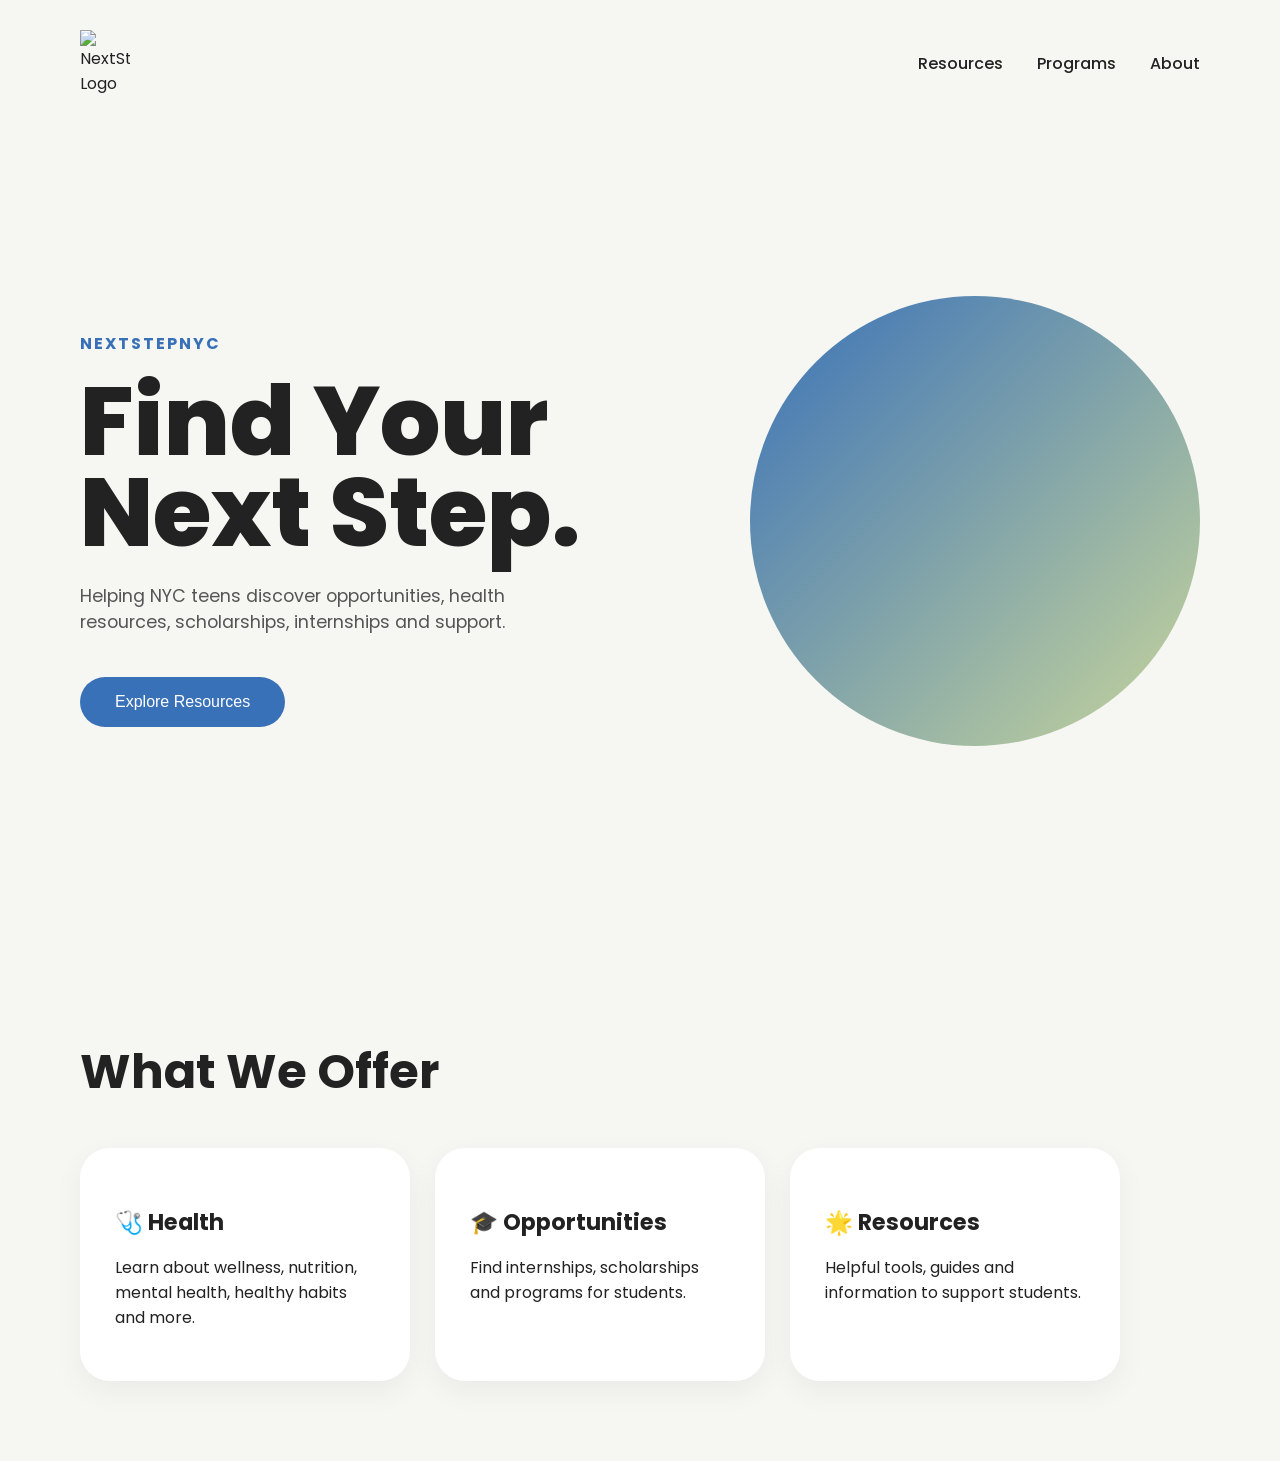
==== index.html @ 592ebfa8 "Update index.html" ====
<!DOCTYPE html>
<html>

<head>
<title>NextStepNYC</title>

<link rel="preconnect" href="https://fonts.googleapis.com">
<link rel="preconnect" href="https://fonts.gstatic.com" crossorigin>

<link href="https://fonts.googleapis.com/css2?family=Poppins:wght@300;400;500;600;700;800&display=swap" rel="stylesheet">

<link rel="stylesheet" href="style.css">

</head>

<body>

<nav>
<div class="logo">
    <img src="logo.png" alt="NextStepNYC Logo">
</div>

<div class="nav-links">
<a href="#">Resources</a>
<a href="#">Programs</a>
<a href="about.html">About</a>
</div>
</nav>

<section class="hero">

<div class="hero-text">

<p class="small-title">NextStepNYC</p>

<h1>
Find Your<br>
Next Step.
</h1>

<p class="hero-description">
Helping NYC teens discover opportunities,
health resources, scholarships, internships
and support.
</p>

<button>Explore Resources</button>

</div>

<div class="hero-shape"></div>

</section>

<section>

<h2>What We Offer</h2>

<div class="cards">

<div class="card">
<h3>🩺 Health</h3>
<p>Learn about wellness, nutrition, mental health, healthy habits and more.</p>
</div>

<div class="card">
<h3>🎓 Opportunities</h3>
<p>Find internships, scholarships and programs for students.</p>
</div>

<div class="card">
<h3>🌟 Resources</h3>
<p>Helpful tools, guides and information to support students.</p>
</div>

</div>

</section>

</body>

</html>
---- style.css ----
body {
    margin: 0;
    font-family: 'Poppins', sans-serif;
    background: #f6f6f3;
    color: #222;
}

nav {
    display: flex;
    justify-content: space-between;
    align-items: center;
    padding: 30px 80px;
}

.logo {
    display: flex;
    align-items: center;
}

.logo img {
    width: 50px;
    height: auto;
}

.nav-links a {
    text-decoration: none;
    color: #222;
    margin-left: 30px;
    font-weight: 500;
}

.hero {
    display: flex;
    justify-content: space-between;
    align-items: center;
    padding: 80px;
    min-height: 70vh;
}

.hero-text {
    max-width: 500px;
}

.small-title {
    color: #3971b8;
    font-weight: 700;
    letter-spacing: 2px;
    text-transform: uppercase;
    margin-bottom: 20px;
}

.hero h1 {
    font-size: 6rem;
    line-height: .95;
    margin: 0;
    font-weight: 800;
}

.hero-description {
    font-size: 1.1rem;
    margin-top: 25px;
    color: #555;
}

button {
    margin-top: 25px;
    background: #3971b8;
    color: white;
    border: none;
    padding: 16px 35px;
    border-radius: 50px;
    font-size: 1rem;
    cursor: pointer;
}

.hero-shape {
    width: 450px;
    height: 450px;
    border-radius: 50%;
    background: linear-gradient(
        135deg,
        #3971b8,
        #c8d69b
    );
}

section {
    padding: 80px;
}

h2 {
    font-size: 3rem;
    margin-bottom: 40px;
}

.cards {
    display: flex;
    gap: 25px;
    flex-wrap: wrap;
}

.card {
    background: white;
    padding: 35px;
    border-radius: 30px;
    width: 260px;
    box-shadow: 0 10px 30px rgba(0,0,0,.05);
}

.card h3 {
    font-size: 1.4rem;
    margin-bottom: 10px;
}

.card:hover {
    transform: translateY(-8px);
    transition: .3s;
}
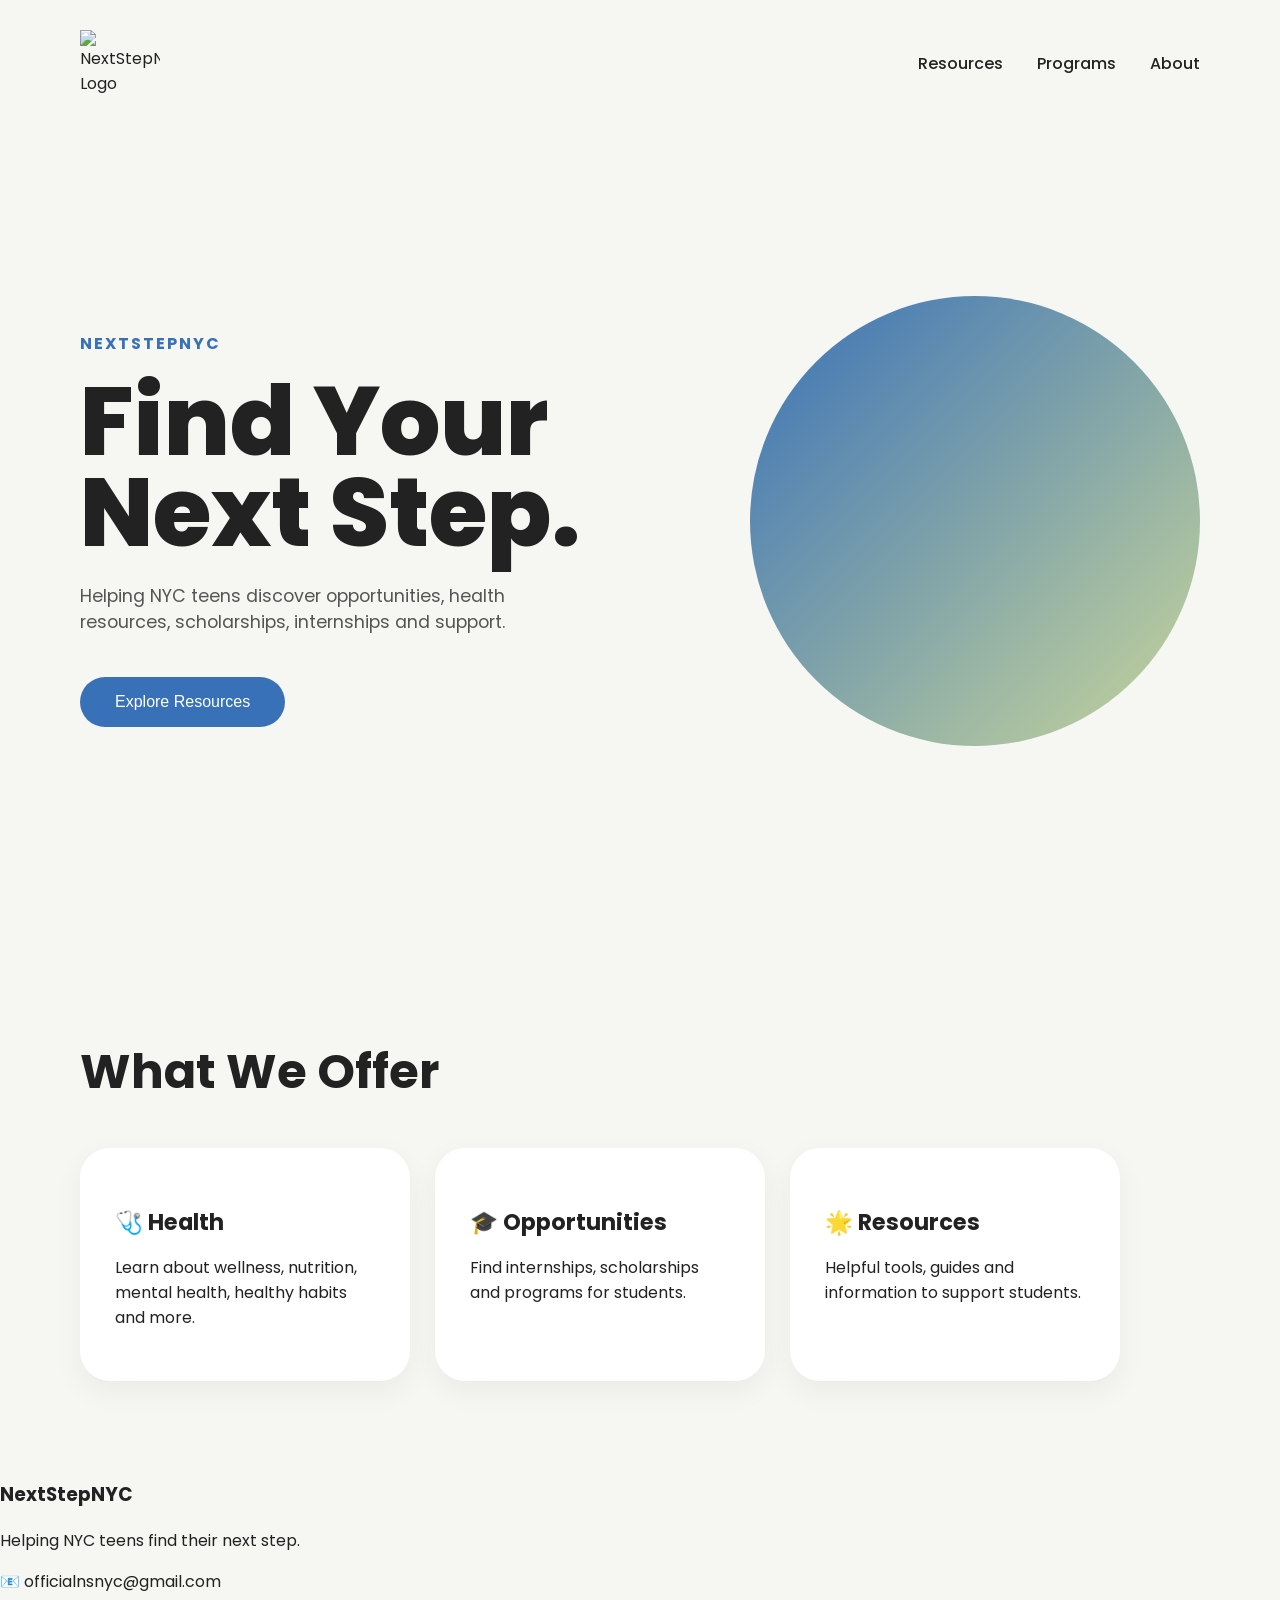
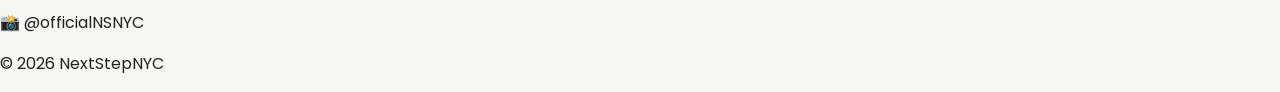
==== commit 179c82d9: "Update index.html" ====
--- a/index.html
+++ b/index.html
@@ -2,6 +2,7 @@
 <html>
 
 <head>
+    <meta name="viewport" content="width=device-width, initial-scale=1.0">
 <title>NextStepNYC</title>
 
 <link rel="preconnect" href="https://fonts.googleapis.com">
@@ -76,7 +77,23 @@
 </div>
 
 </section>
+    
+<footer class="footer">
+
+    <h3>NextStepNYC</h3>
+
+    <p>Helping NYC teens find their next step.</p>
+
+    <p>📧 officialnsnyc@gmail.com</p>
+
+    <p>📸 @officialNSNYC</p>
+
+    <p>© 2026 NextStepNYC</p>
+
+</footer>
 
 </body>
+</html>
+<l
 
 </html>
--- a/style.css
+++ b/style.css
@@ -18,7 +18,7 @@
 }
 
 .logo img {
-    width: 50px;
+    width: 80px;
     height: auto;
 }
 
@@ -116,3 +116,116 @@
     transform: translateY(-8px);
     transition: .3s;
 }
+.about-page {
+
+    max-width: 900px;
+
+    margin: 0 auto;
+
+}
+
+.about-page h1 {
+    font-size: 5rem;
+    line-height: .95;
+    font-weight: 800;
+    margin-bottom: 20px;
+}
+
+.about-page h2 {
+
+    font-size: 2rem;
+
+    margin-top: 50px;
+
+}
+
+.about-page p {
+
+    line-height: 1.8;
+
+    color: #555;
+}
+    .about-page {
+    max-width: 900px;
+    margin: 0 auto;
+    padding: 80px;
+}
+.about-page h1 {
+    font-size: 5rem;
+    line-height: .95;
+    margin-bottom: 25px;
+}
+
+.about-page h2 {
+    margin-top: 60px;
+}
+
+.about-page p {
+    line-height: 1.8;
+}
+.small-title {
+    color: #3971b8;
+    font-weight: 700;
+    letter-spacing: 2px;
+    text-transform: uppercase;
+}
+    .about-intro {
+    font-size: 1.15rem;
+    line-height: 1.9;
+    color: #555;
+    max-width: 750px;
+}
+    .about-page h1 {
+    font-size: 5rem;
+    line-height: .95;
+    font-weight: 800;
+    margin-bottom: 25px;
+}
+    
+@media (max-width: 768px) {
+
+    nav {
+        flex-direction: row;
+ justify-content: space-between;
+        align-items: center;
+   padding: 20px;
+    }
+
+    .hero {
+        flex-direction: column;
+        text-align: center;
+        padding: 40px 20px;
+    }
+
+    .hero h1 {
+        font-size: 3.5rem;
+    }
+    .hero-description {
+    font-size: 1.3rem;
+}
+
+.nav-links a {
+    font-size: 1.1rem;
+}
+
+    .hero-shape {
+        width: 250px;
+        height: 250px;
+        margin-top: 60px;
+    }
+
+    section {
+        padding: 40px 20px;
+    }
+
+    .cards {
+        justify-content: center;
+    }
+
+    .card {
+        width: 100%;
+        max-width: 320px;
+    }
+.small-title {
+    color: #3971b8 !important;
+}
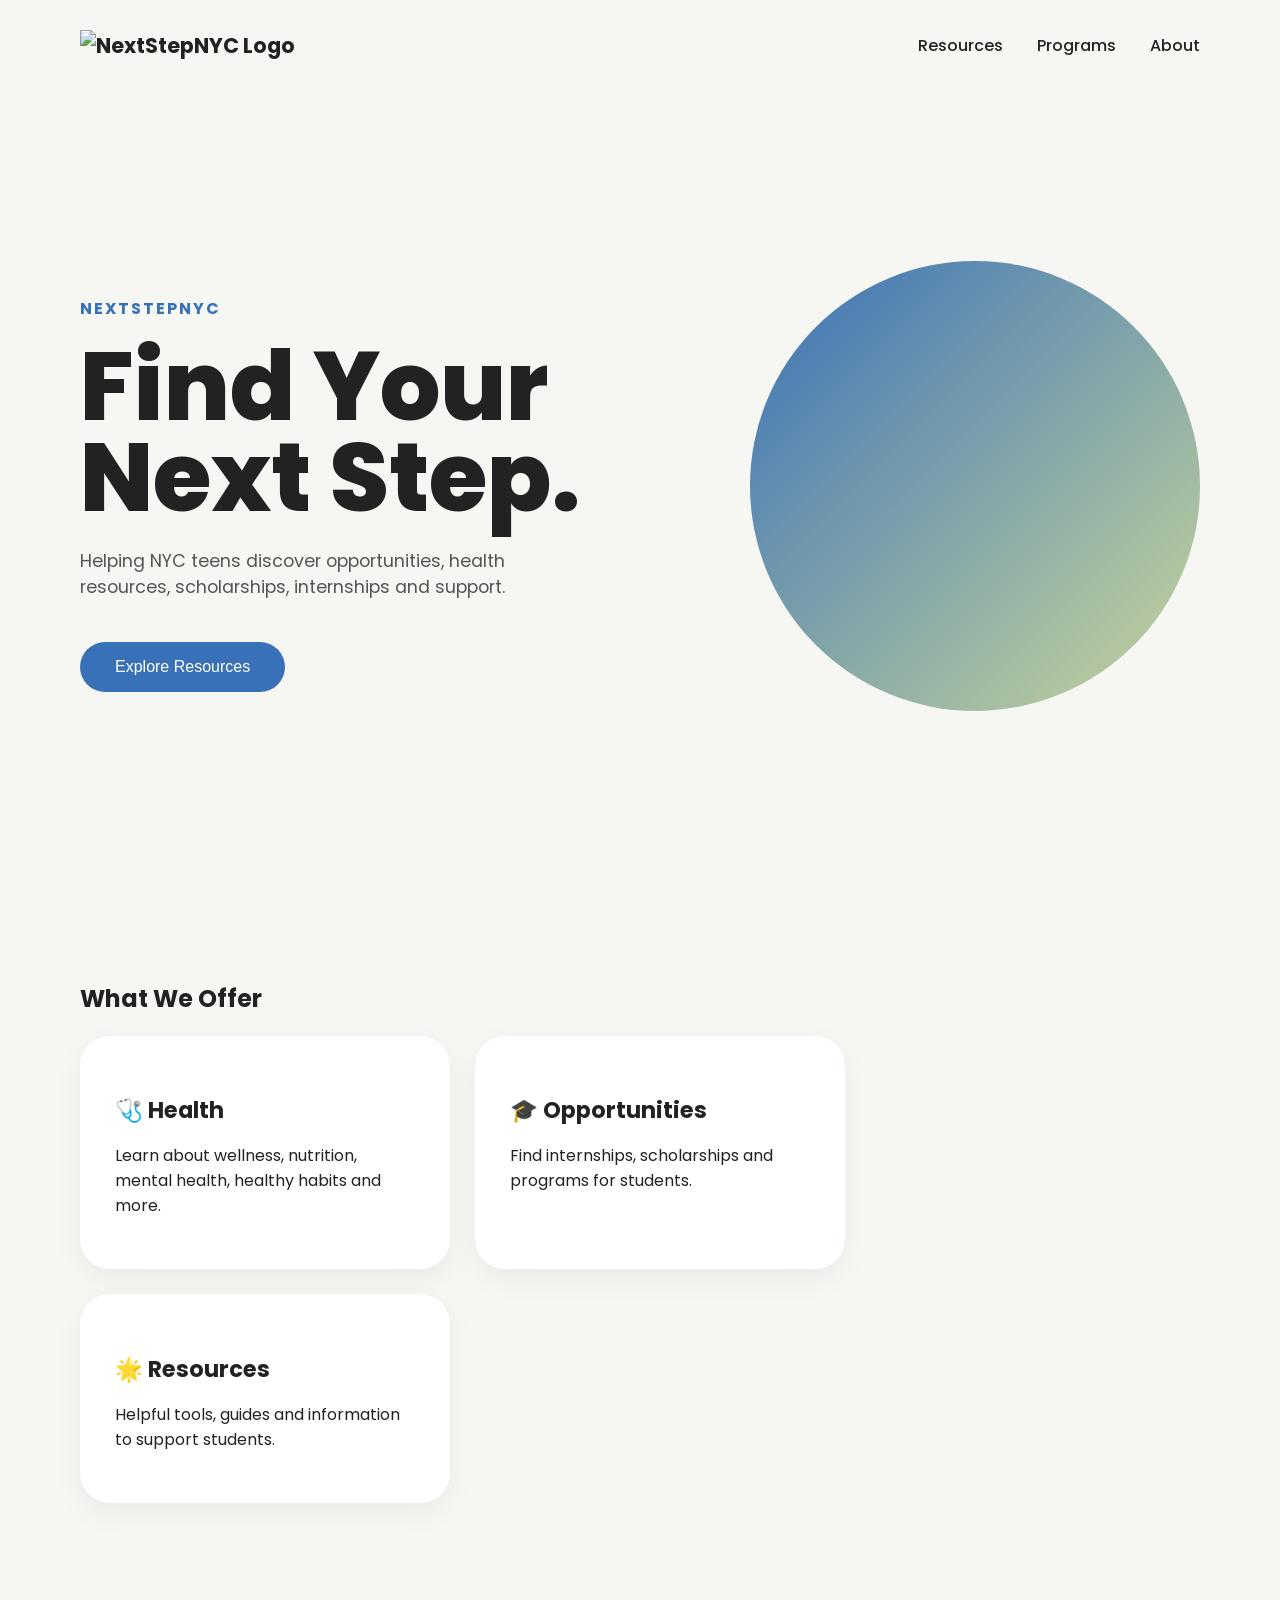
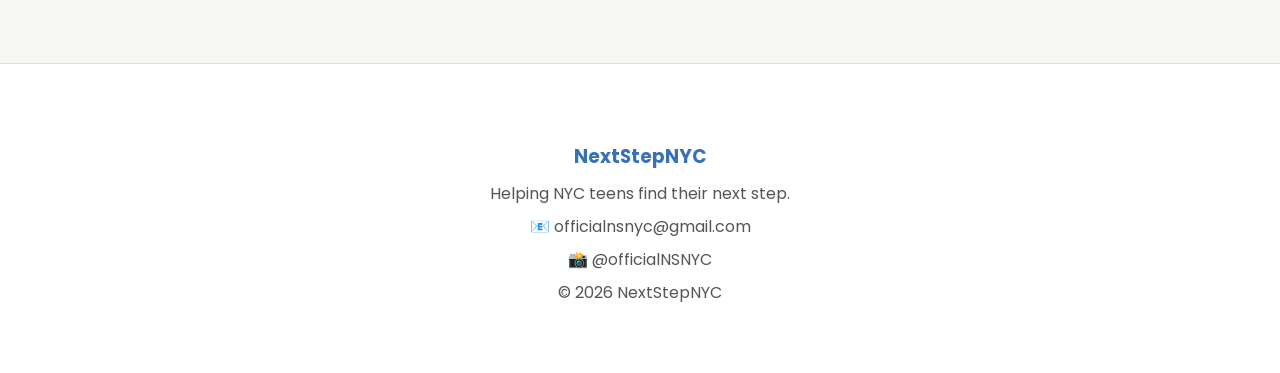
==== commit 90ca8abb: "Update index.html" ====
--- a/index.html
+++ b/index.html
@@ -11,6 +11,7 @@
 <link href="https://fonts.googleapis.com/css2?family=Poppins:wght@300;400;500;600;700;800&display=swap" rel="stylesheet">
 
 <link rel="stylesheet" href="style.css">
+   <link rel="icon" type="image/png" href="favicon.png"> 
 
 </head>
 
@@ -22,8 +23,8 @@
 </div>
 
 <div class="nav-links">
-<a href="#">Resources</a>
-<a href="#">Programs</a>
+<a href="resources.html">Resources</a>
+<a href="programs.html">Programs</a>
 <a href="about.html">About</a>
 </div>
 </nav>
@@ -91,9 +92,17 @@
     <p>© 2026 NextStepNYC</p>
 
 </footer>
+<div class="programs-grid">
 
+    <!-- SYEP -->
+
+    <!-- SEO -->
+
+    <!-- NYPL -->
+
+</div>
 </body>
 </html>
-<l
 
-</html>
+
+
--- a/style.css
+++ b/style.css
@@ -1,3 +1,8 @@
+
+/* =========================
+   GENERAL
+========================= */
+
 body {
     margin: 0;
     font-family: 'Poppins', sans-serif;
@@ -5,6 +10,22 @@
     color: #222;
 }
 
+section {
+    padding: 80px;
+}
+
+.small-title {
+    color: #3971b8 !important; 
+    font-weight: 700;
+    letter-spacing: 2px;
+    text-transform: uppercase;
+    margin-bottom: 20px;
+}
+
+/* =========================
+   NAVIGATION
+========================= */
+
 nav {
     display: flex;
     justify-content: space-between;
@@ -13,8 +34,8 @@
 }
 
 .logo {
-    display: flex;
-    align-items: center;
+    font-size: 1.3rem;
+    font-weight: 700;
 }
 
 .logo img {
@@ -27,7 +48,16 @@
     color: #222;
     margin-left: 30px;
     font-weight: 500;
-}
+    transition: .3s;
+}
+
+.nav-links a:hover {
+    color: #3971b8;
+}
+
+/* =========================
+   HERO SECTION
+========================= */
 
 .hero {
     display: flex;
@@ -39,14 +69,6 @@
 
 .hero-text {
     max-width: 500px;
-}
-
-.small-title {
-    color: #3971b8;
-    font-weight: 700;
-    letter-spacing: 2px;
-    text-transform: uppercase;
-    margin-bottom: 20px;
 }
 
 .hero h1 {
@@ -71,6 +93,11 @@
     border-radius: 50px;
     font-size: 1rem;
     cursor: pointer;
+    transition: .3s;
+}
+
+button:hover {
+    transform: translateY(-3px);
 }
 
 .hero-shape {
@@ -84,14 +111,9 @@
     );
 }
 
-section {
-    padding: 80px;
-}
-
-h2 {
-    font-size: 3rem;
-    margin-bottom: 40px;
-}
+/* =========================
+   CARDS
+========================= */
 
 .cards {
     display: flex;
@@ -103,8 +125,9 @@
     background: white;
     padding: 35px;
     border-radius: 30px;
-    width: 260px;
+    width: 300px;
     box-shadow: 0 10px 30px rgba(0,0,0,.05);
+    transition: .3s;
 }
 
 .card h3 {
@@ -114,81 +137,170 @@
 
 .card:hover {
     transform: translateY(-8px);
-    transition: .3s;
-}
+}
+
+.card:active {
+    transform: scale(.98);
+}
+
+.program-logo {
+    height: 120px;
+    width: auto;
+    display: block;
+    margin: 0 auto 15px;
+}
+.seo-logo {
+    width: 150px;
+}
+
+/* =========================
+   ABOUT PAGE
+========================= */
+
 .about-page {
-
-    max-width: 900px;
-
+    max-width: 1200px;
     margin: 0 auto;
-
+    padding: 80px;
 }
 
 .about-page h1 {
     font-size: 5rem;
     line-height: .95;
     font-weight: 800;
-    margin-bottom: 20px;
+    margin-bottom: 25px;
 }
 
 .about-page h2 {
-
     font-size: 2rem;
-
-    margin-top: 50px;
-
+    margin-top: 60px;
 }
 
 .about-page p {
-
+    font-size: 1.1rem;
     line-height: 1.8;
-
     color: #555;
 }
-    .about-page {
-    max-width: 900px;
-    margin: 0 auto;
-    padding: 80px;
-}
-.about-page h1 {
-    font-size: 5rem;
-    line-height: .95;
-    margin-bottom: 25px;
-}
-
-.about-page h2 {
-    margin-top: 60px;
-}
-
-.about-page p {
-    line-height: 1.8;
-}
-.small-title {
+
+.about-intro {
+    max-width: 750px;
+}
+.search-bar {
+    width: 400px;
+    max-width: 100%;
+    padding: 15px 20px;
+    border: 1px solid #ddd;
+    border-radius: 50px;
+    font-size: 1rem;
+    margin-top: 20px;
+    margin-bottom: 40px;
+}
+
+/* =========================
+   PROGRAMS PAGE
+========================= */
+
+.programs-grid {
+    display: flex;
+    flex-wrap: wrap;
+    gap: 25px;
+}
+
+.program-item {
+    background: white;
+    padding: 30px;
+    border-radius: 25px;
+    box-shadow: 0 10px 30px rgba(0,0,0,.05);
+    width: 320px;
+    transition: .3s;
+}
+
+.program-item:hover {
+    transform: translateY(-8px);
+}
+
+.program-item:active {
+    transform: scale(.98);
+}
+
+.program-link {
+    display: inline-block;
+    margin-top: 15px;
+    text-decoration: none;
+    background: #3971b8;
+    color: white;
+    padding: 12px 24px;
+    border-radius: 50px;
+    font-weight: 500;
+}
+
+.program-link:hover {
+    opacity: .9;
+}
+
+/* Status Tags */
+
+.status-open,
+.status-soon,
+.status-closed {
+    color: white;
+    display: inline-block;
+    padding: 8px 16px;
+    border-radius: 20px;
+    font-weight: 600;
+    margin-top: 10px;
+}
+
+.status-open {
+    background: #2e8b57;
+}
+
+.status-soon {
+    background: #d4a017;
+}
+
+.status-closed {
+    background: #d9534f;
+}
+
+/* =========================
+   FOOTER
+========================= */
+
+.footer {
+    background: white;
+    text-align: center;
+    padding: 60px 20px;
+    margin-top: 80px;
+    border-top: 1px solid #ddd;
+}
+
+.footer h3 {
     color: #3971b8;
-    font-weight: 700;
-    letter-spacing: 2px;
-    text-transform: uppercase;
-}
-    .about-intro {
-    font-size: 1.15rem;
-    line-height: 1.9;
+    margin-bottom: 10px;
+}
+
+.footer p {
     color: #555;
-    max-width: 750px;
-}
-    .about-page h1 {
-    font-size: 5rem;
-    line-height: .95;
-    font-weight: 800;
-    margin-bottom: 25px;
-}
-    
+    margin: 8px 0;
+}
+
+/* =========================
+   MOBILE
+========================= */
+
 @media (max-width: 768px) {
 
     nav {
-        flex-direction: row;
- justify-content: space-between;
-        align-items: center;
-   padding: 20px;
+        padding: 20px;
+    }
+
+    .nav-links a {
+        font-size: .9rem;
+        margin-left: 12px;
+    }
+
+    section {
+        padding: 40px 20px;
     }
 
     .hero {
@@ -200,13 +312,10 @@
     .hero h1 {
         font-size: 3.5rem;
     }
+
     .hero-description {
-    font-size: 1.3rem;
-}
-
-.nav-links a {
-    font-size: 1.1rem;
-}
+        font-size: 1.1rem;
+    }
 
     .hero-shape {
         width: 250px;
@@ -214,8 +323,17 @@
         margin-top: 60px;
     }
 
-    section {
-        padding: 40px 20px;
+    .about-page {
+        padding: 30px 20px;
+    }
+
+    .about-page h1 {
+        font-size: 2.3rem;
+        line-height: 1.1;
+    }
+
+    .about-page h2 {
+        font-size: 2rem;
     }
 
     .cards {
@@ -226,6 +344,8 @@
         width: 100%;
         max-width: 320px;
     }
-.small-title {
-    color: #3971b8 !important;
-}
+
+    .program-item {
+        width: 100%;
+    }
+}
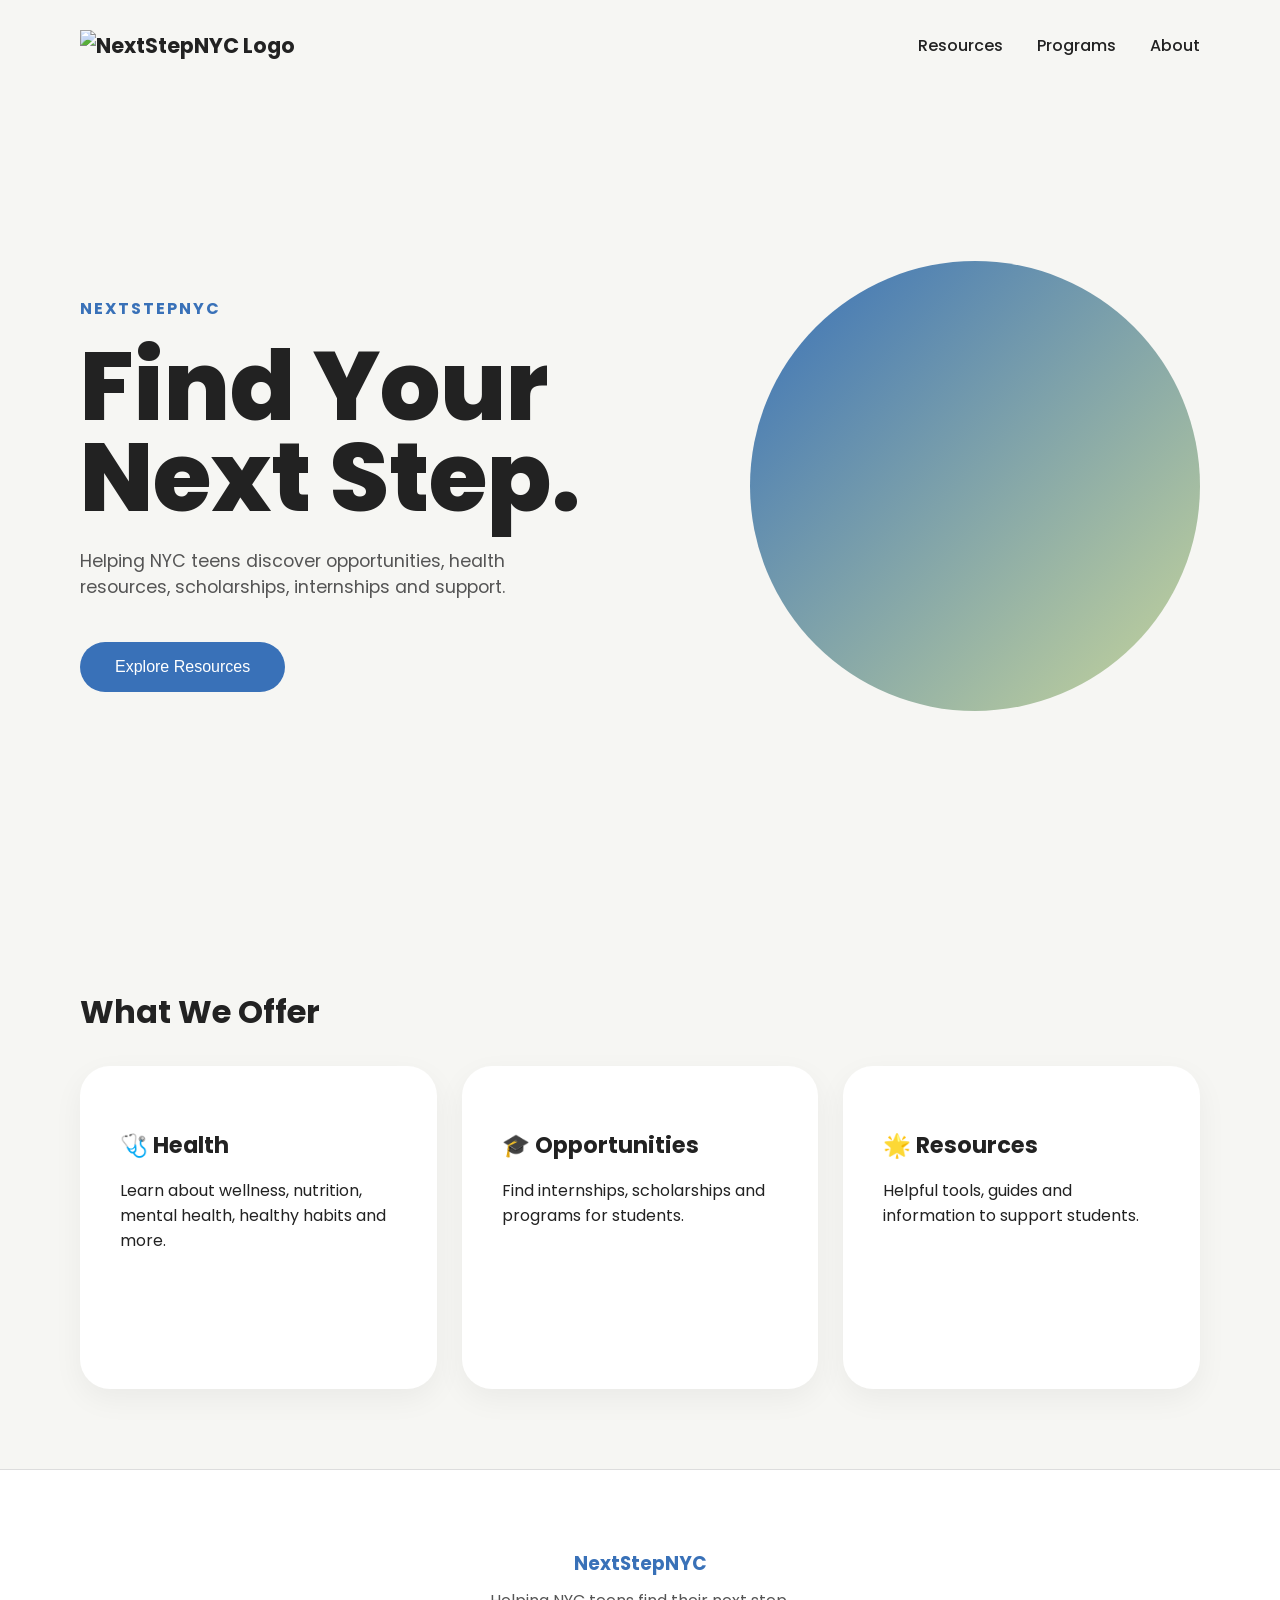
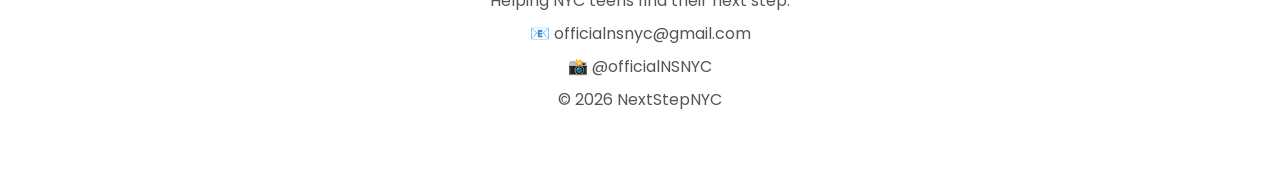
==== commit d70bb775: "Update index.html" ====
--- a/index.html
+++ b/index.html
@@ -11,8 +11,16 @@
 <link href="https://fonts.googleapis.com/css2?family=Poppins:wght@300;400;500;600;700;800&display=swap" rel="stylesheet">
 
 <link rel="stylesheet" href="style.css">
-   <link rel="icon" type="image/png" href="favicon.png"> 
+   <link rel="icon" type="image/png" href="favicon.PNG"> 
+<!-- Google tag (gtag.js) -->
+<script async src="https://www.googletagmanager.com/gtag/js?id=G-TPCP1Z75M4"></script>
+<script>
+  window.dataLayer = window.dataLayer || [];
+  function gtag(){dataLayer.push(arguments);}
+  gtag('js', new Date());
 
+  gtag('config', 'G-TPCP1Z75M4');
+</script>
 </head>
 
 <body>
@@ -56,7 +64,9 @@
 
 <section>
 
-<h2>What We Offer</h2>
+<h2 style= "font-size: 2rem; margin-bottom: 30px;">
+    What We Offer
+</h2>
 
 <div class="cards">
 
--- a/style.css
+++ b/style.css
@@ -1,3 +1,4 @@
+
 
 /* =========================
    GENERAL
@@ -116,19 +117,21 @@
 ========================= */
 
 .cards {
-    display: flex;
+    display: grid;
+    grid-template-columns: repeat(3, 1fr);
     gap: 25px;
-    flex-wrap: wrap;
 }
 
 .card {
     background: white;
-    padding: 35px;
+    padding: 40px;
     border-radius: 30px;
-    width: 300px;
     box-shadow: 0 10px 30px rgba(0,0,0,.05);
-    transition: .3s;
-}
+
+    width: auto;      /* remove width: 340px */
+    height: 100%;
+}
+
 
 .card h3 {
     font-size: 1.4rem;
@@ -149,18 +152,26 @@
     display: block;
     margin: 0 auto 15px;
 }
-.seo-logo {
-    width: 150px;
-}
 
 /* =========================
    ABOUT PAGE
 ========================= */
+.about-cards {
+    display: grid;
+    grid-template-columns: repeat(3, 1fr);
+    gap: 25px;
+    margin-top: 30px;
+}
+
+.about-cards .card {
+    width: auto;
+    min-height: 220px;
+}
 
 .about-page {
     max-width: 1200px;
     margin: 0 auto;
-    padding: 80px;
+    padding: 40px 80px 80px 80px;
 }
 
 .about-page h1 {
@@ -176,7 +187,7 @@
 }
 
 .about-page p {
-    font-size: 1.1rem;
+    font-size: 1.2rem;
     line-height: 1.8;
     color: #555;
 }
@@ -185,15 +196,22 @@
     max-width: 750px;
 }
 .search-bar {
-    width: 400px;
+    width: 500px;
     max-width: 100%;
-    padding: 15px 20px;
+    padding: 16px 25px;
     border: 1px solid #ddd;
     border-radius: 50px;
     font-size: 1rem;
-    margin-top: 20px;
-    margin-bottom: 40px;
-}
+    background: white;
+    box-shadow: 0 5px 20px rgba(0,0,0,.05);
+    margin: 20px auto 40px;
+    display: block;
+}
+.search-bar:focus {
+    outline: none;
+    border-color: #3971b8;
+}
+
 
 /* =========================
    PROGRAMS PAGE
@@ -232,6 +250,10 @@
     border-radius: 50px;
     font-weight: 500;
 }
+.resource-card .program-link {
+    width: fit-content;
+    align-self: flex-start;
+}
 
 .program-link:hover {
     opacity: .9;
@@ -285,6 +307,37 @@
 }
 
 /* =========================
+   RESOURCE LINKS
+========================= */
+
+.resource-topic {
+    display: block;
+    margin-bottom: 12px;
+    color: #555;
+    text-decoration: none;
+    font-weight: 500;
+}
+
+.resource-topic:hover {
+    color: #3971b8;
+}
+
+.resource-cards .card {
+    width: 350px;
+}
+
+.categories button {
+    background: white;
+    color: #3971b8;
+    border: 1px solid #3971b8;
+}
+
+.categories button.active {
+    background: #3971b8;
+    color: white;
+}
+
+/* =========================
    MOBILE
 ========================= */
 
@@ -339,6 +392,9 @@
     .cards {
         justify-content: center;
     }
+   .about-cards {
+    grid-template-columns: 1fr;
+}
 
     .card {
         width: 100%;
@@ -348,4 +404,173 @@
     .program-item {
         width: 100%;
     }
-}
+
+    .nyu-logo {
+        height: 80px;
+    }
+}
+.article-banner {
+    width: 100%;
+    max-width: 1200px;
+    border-radius: 20px;
+    margin: 25px auto 40px;
+    display: block;
+    box-shadow: 0 10px 30px rgba(0,0,0,.08);
+}
+.support-box {
+    background: white;
+    border-radius: 20px;
+    padding: 25px;
+    max-width: 650px;
+    margin: 40px 0;
+   
+    display: flex;
+    align-items: center;
+    gap: 20px;
+   
+    box-shadow: 0 8px 25px rgba(0,0,0,.05);
+    border-left: 5px solid #6EA8FF;
+}
+
+.support-icon {
+    width: 55px;
+    height: 55px;
+    flex-shrink: 0;
+}
+
+.support-box h2 {
+    margin-top: 0;
+    margin-bottom: 10px;
+}
+.anxiety-list li {
+    font-size: 1.1rem;
+    line-height: 1.8;
+    color: #444;
+}
+ul {
+    font-size: 1.05rem;
+    line-height: 1.8;
+    margin-top: 15px;
+}
+
+li {
+    margin-bottom: 8px;
+}
+.section-divider {
+    border: none;
+    height: 4px;
+    background: linear-gradient(
+        90deg,
+        #3971b8,
+        #c8d69b
+    );
+    margin: 50px 0;
+    border-radius: 999px;
+}
+.resource-grid {
+    display: grid;
+    grid-template-columns: repeat(3, 1fr);
+    gap: 20px;
+}
+.resource-card {
+    background: white;
+    padding: 25px;
+    border-radius: 20px;
+    box-shadow: 0 10px 30px rgba(0,0,0,.05);
+    transition: .3s;
+}
+
+.resource-card:hover {
+    transform: translateY(-5px);
+}
+
+.resource-card h3 {
+    margin-top: 0;
+    margin-bottom: 15px;
+}
+
+.resource-card p {
+    color: #555;
+    line-height: 1.7;
+}
+.resource-card a {
+    display: inline-block;
+    margin-top: 15px;
+    text-decoration: none;
+    background: #3971b8;
+    color: white;
+    padding: 12px 24px;
+    border-radius: 50px;
+    font-weight: 500;
+}
+.resource-card {
+    height: 100%;
+}
+.back-button {
+    margin-top: 70px;
+}
+.resource-card {
+    background: white;
+    padding: 30px;
+    border-radius: 25px;
+    box-shadow: 0 10px 30px rgba(0,0,0,.05);
+
+   min-height: 40px;
+   display: flex;
+   flex-direction: column;
+}
+.resource-card p {
+   flex-grow: 1;
+}
+.ending-message{
+    text-align: center;
+    max-width: 700px;
+    margin: 100px auto 30px;
+}
+
+
+.ending-message p{
+    max-width: 500px;
+    margin: 0 auto;
+}
+.about-banner {
+    text-align: center;
+}
+
+.about-banner img {
+    width: 100%;
+    max-width: 1200px;
+    display: block;
+    margin: 0 auto;
+    border-radius: 20px;
+}
+
+/* your current css */
+
+/* MOBILE FIXES FOR ANXIETY PAGE */
+@media (max-width: 768px) {
+
+    .resource-grid {
+        grid-template-columns: 1fr;
+    }
+
+    .resource-card {
+        width: 100%;
+        box-sizing: border-box;
+    }
+
+    .support-box {
+        flex-direction: column;
+        text-align: center;
+    }
+
+    nav {
+        flex-direction: column;
+        gap: 15px;
+    }
+
+    .logo img {
+        width: 60px;
+    }
+
+}
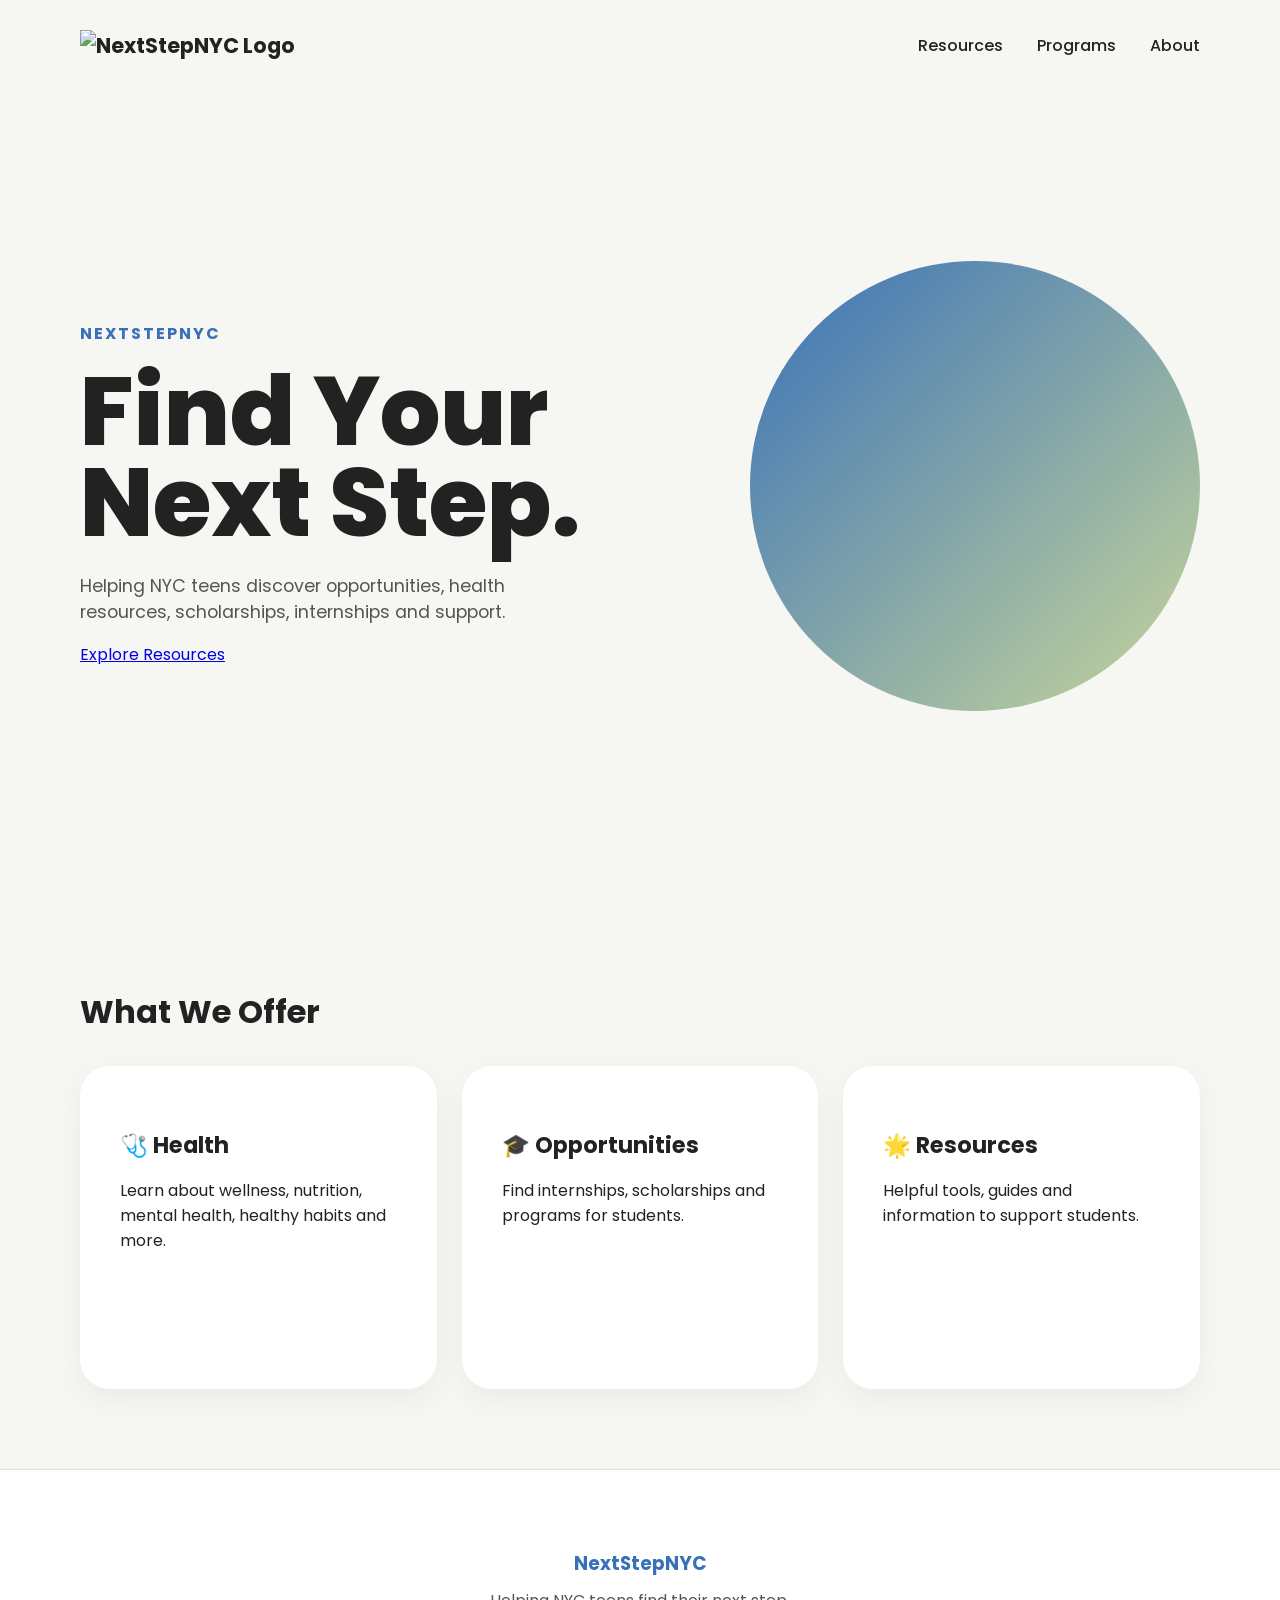
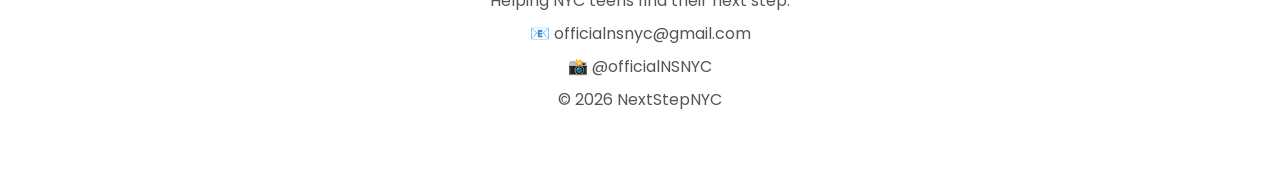
==== commit efc61297: "Update index.html" ====
--- a/index.html
+++ b/index.html
@@ -3,24 +3,24 @@
 
 <head>
     <meta name="viewport" content="width=device-width, initial-scale=1.0">
-<title>NextStepNYC</title>
+    <title>NextStepNYC</title>
 
-<link rel="preconnect" href="https://fonts.googleapis.com">
-<link rel="preconnect" href="https://fonts.gstatic.com" crossorigin>
+    <link rel="preconnect" href="https://fonts.googleapis.com">
+    <link rel="preconnect" href="https://fonts.gstatic.com" crossorigin>
 
-<link href="https://fonts.googleapis.com/css2?family=Poppins:wght@300;400;500;600;700;800&display=swap" rel="stylesheet">
+    <link href="https://fonts.googleapis.com/css2?family=Poppins:wght@300;400;500;600;700;800&display=swap" rel="stylesheet">
 
-<link rel="stylesheet" href="style.css">
-   <link rel="icon" type="image/png" href="favicon.PNG"> 
-<!-- Google tag (gtag.js) -->
-<script async src="https://www.googletagmanager.com/gtag/js?id=G-TPCP1Z75M4"></script>
-<script>
-  window.dataLayer = window.dataLayer || [];
-  function gtag(){dataLayer.push(arguments);}
-  gtag('js', new Date());
+    <link rel="stylesheet" href="style.css">
+    <link rel="icon" type="image/png" href="favicon.PNG"> 
 
-  gtag('config', 'G-TPCP1Z75M4');
-</script>
+    <script async src="https://www.googletagmanager.com/gtag/js?id=G-TPCP1Z75M4"></script>
+    <script>
+      window.dataLayer = window.dataLayer || [];
+      function gtag(){dataLayer.push(arguments);}
+      gtag('js', new Date());
+
+      gtag('config', 'G-TPCP1Z75M4');
+    </script>
 </head>
 
 <body>
@@ -41,7 +41,7 @@
 
 <div class="hero-text">
 
-<p class="small-title">NextStepNYC</p>
+<p class="small-title">NEXTSTEPNYC</p>
 
 <h1>
 Find Your<br>
@@ -54,7 +54,7 @@
 and support.
 </p>
 
-<button>Explore Resources</button>
+<a href="resources.html" class="hero-btn">Explore Resources</a>
 
 </div>
 
@@ -62,9 +62,9 @@
 
 </section>
 
-<section>
+<section class="offers-section">
 
-<h2 style= "font-size: 2rem; margin-bottom: 30px;">
+<h2 style="font-size: 2rem; margin-bottom: 30px;">
     What We Offer
 </h2>
 
@@ -102,17 +102,6 @@
     <p>© 2026 NextStepNYC</p>
 
 </footer>
-<div class="programs-grid">
 
-    <!-- SYEP -->
-
-    <!-- SEO -->
-
-    <!-- NYPL -->
-
-</div>
 </body>
 </html>
-
-
-
